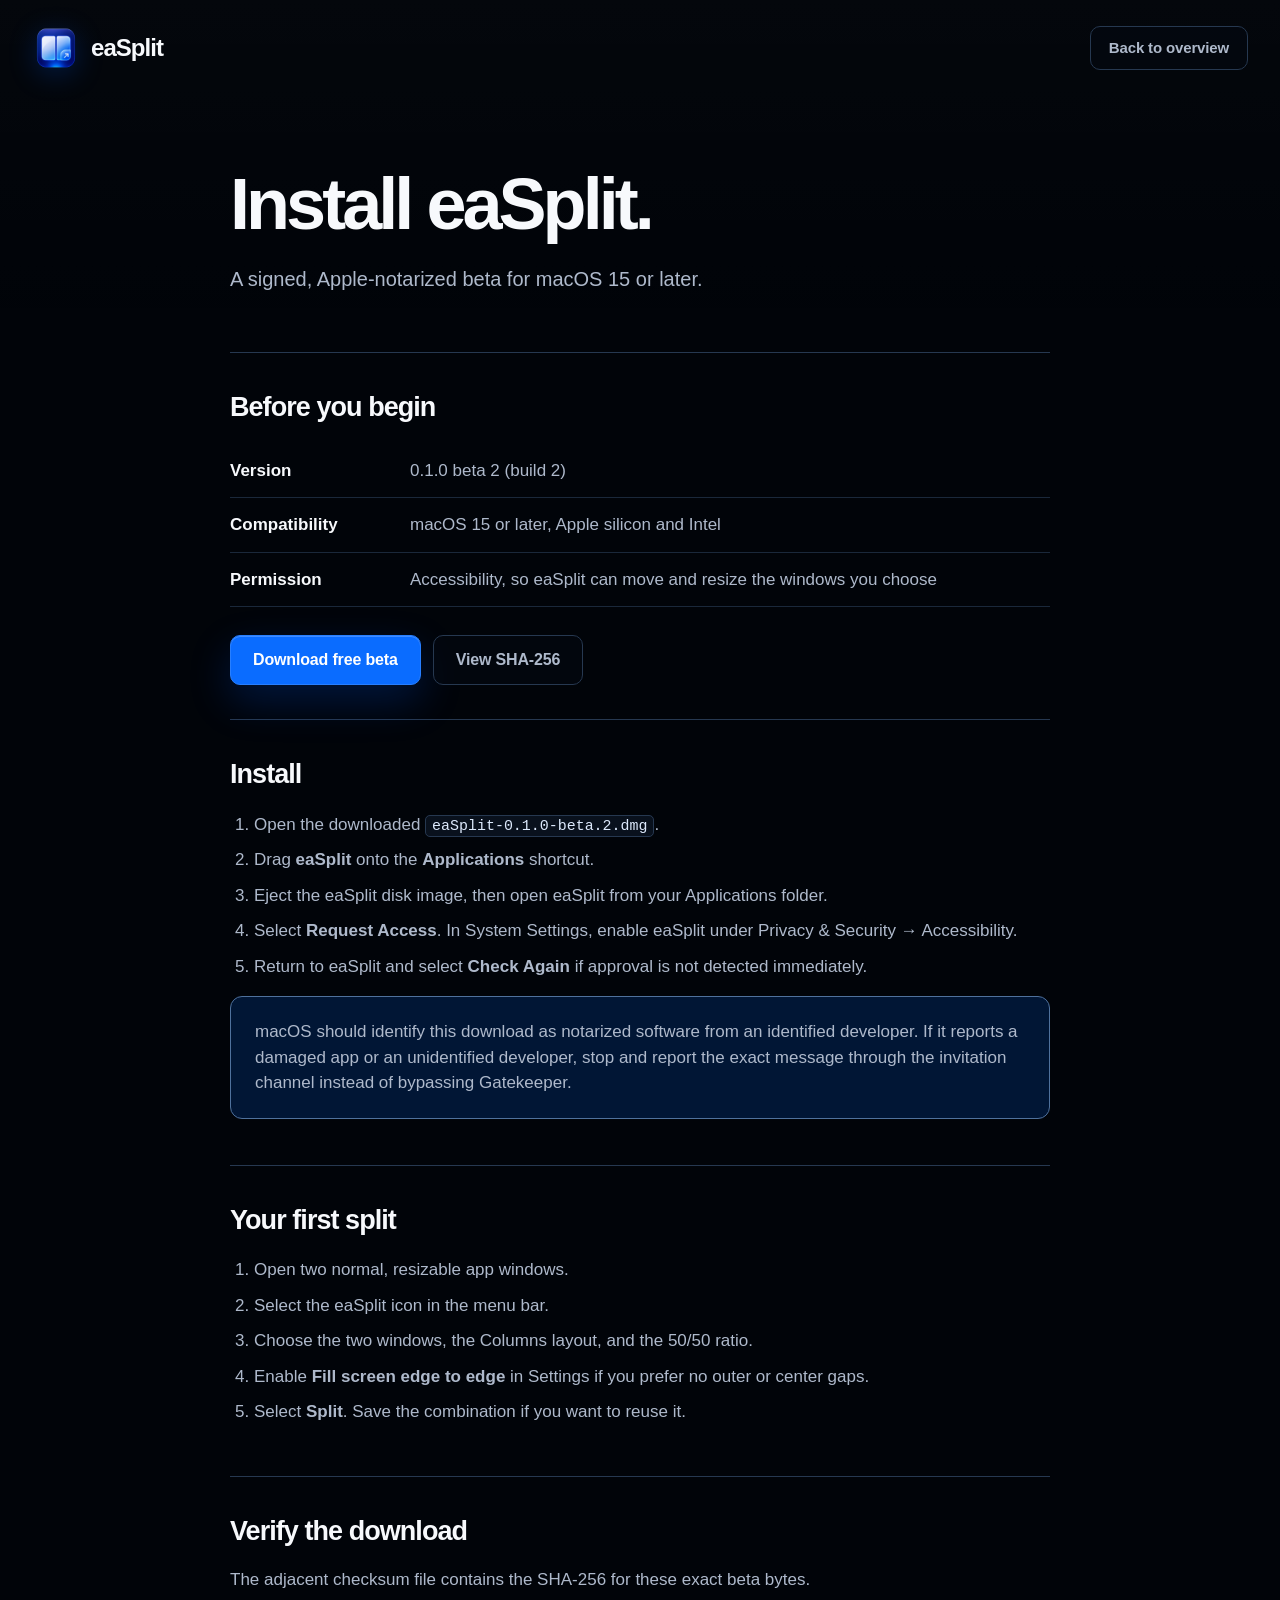
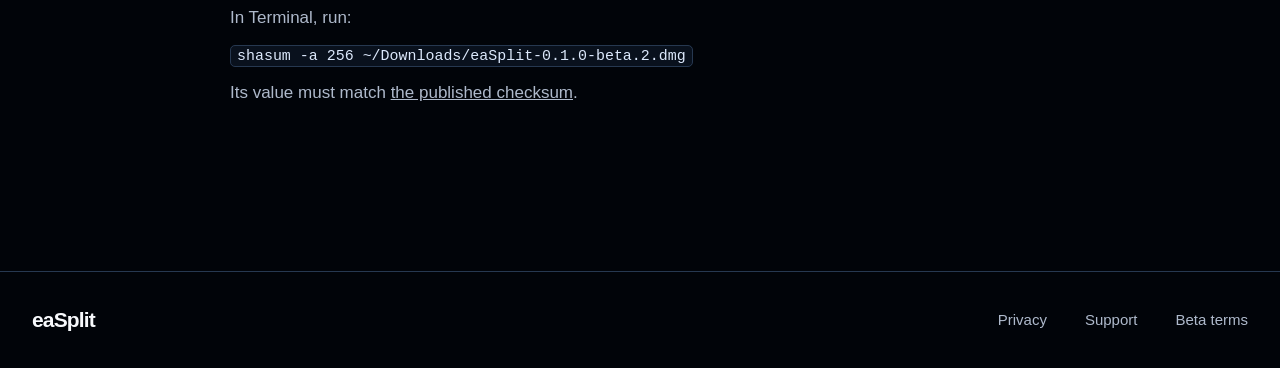
==== site/install.html @ a849d6cf "Build and publish eaSplit private beta" ====
<!doctype html>
<html lang="en">
  <head>
    <meta charset="utf-8">
    <meta name="viewport" content="width=device-width, initial-scale=1">
    <meta name="description" content="Install the notarized eaSplit beta on macOS.">
    <meta name="theme-color" content="#03070d">
    <meta http-equiv="Content-Security-Policy" content="default-src 'self'; img-src 'self'; style-src 'self'; object-src 'none'; base-uri 'self'">
    <title>Install eaSplit</title>
    <link rel="icon" href="assets/easplit-icon.png" type="image/png">
    <link rel="stylesheet" href="styles.css">
  </head>
  <body class="document-page">
    <a class="skip-link" href="#main">Skip to content</a>
    <header class="site-header">
      <div class="container header-inner">
        <a class="brand" href="index.html" aria-label="eaSplit home">
          <img src="assets/easplit-icon.png" alt="" width="48" height="48">
          <span>eaSplit</span>
        </a>
        <a class="button button-quiet" href="index.html">Back to overview</a>
      </div>
    </header>

    <main id="main" class="document-shell">
      <h1>Install eaSplit.</h1>
      <p class="document-lead">A signed, Apple-notarized beta for macOS 15 or later.</p>

      <section class="document-section">
        <h2>Before you begin</h2>
        <dl class="fact-list">
          <dt>Version</dt><dd>0.1.0 beta 2 (build 2)</dd>
          <dt>Compatibility</dt><dd>macOS 15 or later, Apple silicon and Intel</dd>
          <dt>Permission</dt><dd>Accessibility, so eaSplit can move and resize the windows you choose</dd>
        </dl>
        <div class="document-actions">
          <a class="button button-primary" href="downloads/eaSplit-0.1.0-beta.2.dmg" download>Download free beta</a>
          <a class="button button-secondary" href="downloads/eaSplit-0.1.0-beta.2.dmg.sha256">View SHA-256</a>
        </div>
      </section>

      <section class="document-section">
        <h2>Install</h2>
        <ol>
          <li>Open the downloaded <code>eaSplit-0.1.0-beta.2.dmg</code>.</li>
          <li>Drag <strong>eaSplit</strong> onto the <strong>Applications</strong> shortcut.</li>
          <li>Eject the eaSplit disk image, then open eaSplit from your Applications folder.</li>
          <li>Select <strong>Request Access</strong>. In System Settings, enable eaSplit under Privacy &amp; Security → Accessibility.</li>
          <li>Return to eaSplit and select <strong>Check Again</strong> if approval is not detected immediately.</li>
        </ol>
        <p class="callout">
          macOS should identify this download as notarized software from an identified developer.
          If it reports a damaged app or an unidentified developer, stop and report the exact message
          through the invitation channel instead of bypassing Gatekeeper.
        </p>
      </section>

      <section class="document-section">
        <h2>Your first split</h2>
        <ol>
          <li>Open two normal, resizable app windows.</li>
          <li>Select the eaSplit icon in the menu bar.</li>
          <li>Choose the two windows, the Columns layout, and the 50/50 ratio.</li>
          <li>Enable <strong>Fill screen edge to edge</strong> in Settings if you prefer no outer or center gaps.</li>
          <li>Select <strong>Split</strong>. Save the combination if you want to reuse it.</li>
        </ol>
      </section>

      <section class="document-section">
        <h2>Verify the download</h2>
        <p>The adjacent checksum file contains the SHA-256 for these exact beta bytes.</p>
        <p>In Terminal, run:</p>
        <p><code>shasum -a 256 ~/Downloads/eaSplit-0.1.0-beta.2.dmg</code></p>
        <p>Its value must match <a href="downloads/eaSplit-0.1.0-beta.2.dmg.sha256">the published checksum</a>.</p>
      </section>
    </main>

    <footer class="site-footer">
      <div class="container footer-inner">
        <a class="brand" href="index.html"><span>eaSplit</span></a>
        <nav aria-label="Footer"><a href="privacy.html">Privacy</a><a href="support.html">Support</a><a href="terms.html">Beta terms</a></nav>
      </div>
    </footer>
  </body>
</html>
---- site/styles.css ----
:root {
  color-scheme: dark;
  --bg: #03070d;
  --bg-deep: #010409;
  --surface: rgba(13, 23, 38, 0.72);
  --surface-strong: rgba(18, 31, 51, 0.92);
  --text: #f7f9fc;
  --muted: #aeb9cb;
  --faint: #78869b;
  --border: #263850;
  --border-bright: #4f719c;
  --accent: #0a6cff;
  --accent-bright: #4da1ff;
  --accent-soft: rgba(10, 108, 255, 0.18);
  --success: #41c977;
  --warning: #f2be4a;
  --danger: #ff625c;
  --container: 1360px;
  --radius-small: 12px;
  --radius-medium: 22px;
  --shadow-accent: 0 16px 42px rgba(0, 92, 255, 0.22);
  --font: -apple-system, BlinkMacSystemFont, "SF Pro Display", "SF Pro Text", sans-serif;
}

* {
  box-sizing: border-box;
}

html {
  scroll-behavior: smooth;
}

body {
  margin: 0;
  min-width: 320px;
  background:
    radial-gradient(circle at 76% 10%, rgba(8, 88, 210, 0.09), transparent 31rem),
    var(--bg);
  color: var(--text);
  font-family: var(--font);
  font-size: 17px;
  line-height: 1.5;
  -webkit-font-smoothing: antialiased;
}

body::before {
  position: fixed;
  z-index: -1;
  inset: 0;
  background: linear-gradient(180deg, rgba(255, 255, 255, 0.015), transparent 22rem);
  content: "";
  pointer-events: none;
}

a {
  color: inherit;
}

button,
a {
  -webkit-tap-highlight-color: transparent;
}

button {
  font: inherit;
}

:focus-visible {
  outline: 3px solid var(--accent-bright);
  outline-offset: 4px;
}

.container {
  width: min(calc(100% - 64px), var(--container));
  margin-inline: auto;
}

.skip-link {
  position: fixed;
  z-index: 20;
  top: 12px;
  left: 12px;
  padding: 10px 14px;
  border-radius: 8px;
  background: var(--text);
  color: var(--bg);
  font-weight: 700;
  transform: translateY(-160%);
}

.skip-link:focus {
  transform: translateY(0);
}

.site-header {
  position: relative;
  z-index: 10;
  padding-block: 24px;
}

.header-inner,
.footer-inner {
  display: flex;
  align-items: center;
  justify-content: space-between;
}

.brand {
  display: inline-flex;
  align-items: center;
  gap: 11px;
  color: var(--text);
  font-size: 24px;
  font-weight: 720;
  letter-spacing: -0.04em;
  text-decoration: none;
}

.brand img {
  border-radius: 11px;
  filter: drop-shadow(0 6px 14px rgba(0, 94, 255, 0.24));
}

.primary-nav,
.site-footer nav {
  display: flex;
  align-items: center;
  gap: 38px;
}

.primary-nav a,
.site-footer nav a {
  color: var(--muted);
  font-size: 15px;
  text-decoration: none;
  transition: color 160ms ease;
}

.primary-nav a:hover,
.site-footer nav a:hover {
  color: var(--text);
}

.button {
  display: inline-flex;
  min-height: 50px;
  align-items: center;
  justify-content: center;
  padding: 0 22px;
  border: 1px solid transparent;
  border-radius: 10px;
  font-size: 16px;
  font-weight: 620;
  letter-spacing: -0.01em;
  text-decoration: none;
  transition:
    border-color 160ms ease,
    background-color 160ms ease,
    box-shadow 160ms ease,
    color 160ms ease,
    transform 160ms ease;
}

.button:hover {
  transform: translateY(-1px);
}

.button-primary {
  border-color: #287fff;
  background: var(--accent);
  box-shadow: var(--shadow-accent), inset 0 1px rgba(255, 255, 255, 0.22);
  color: white;
}

.button-primary:hover {
  background: #1677ff;
  box-shadow: 0 18px 48px rgba(0, 92, 255, 0.3), inset 0 1px rgba(255, 255, 255, 0.25);
}

.button-secondary,
.button-quiet {
  border-color: var(--border);
  background: rgba(5, 10, 18, 0.58);
  color: var(--muted);
}

.button-secondary:hover,
.button-quiet:hover {
  border-color: var(--border-bright);
  background: var(--surface);
  color: var(--text);
}

.button-quiet {
  min-height: 44px;
  padding-inline: 18px;
  font-size: 15px;
}

.hero {
  display: grid;
  min-height: 760px;
  align-items: center;
  gap: 72px;
  grid-template-columns: minmax(0, 0.95fr) minmax(500px, 1.05fr);
  padding-block: 78px 112px;
}

.hero-copy {
  max-width: 610px;
}

.hero h1 {
  max-width: 650px;
  margin: 0;
  font-size: clamp(62px, 5.4vw, 80px);
  font-weight: 720;
  letter-spacing: -0.061em;
  line-height: 0.99;
}

.hero-copy > p:not(.download-note) {
  max-width: 570px;
  margin: 32px 0 0;
  color: var(--muted);
  font-size: clamp(20px, 2vw, 24px);
  letter-spacing: -0.025em;
  line-height: 1.45;
}

.hero-actions {
  display: flex;
  flex-wrap: wrap;
  gap: 14px;
  margin-top: 38px;
}

.window-demo {
  position: relative;
  display: grid;
  min-height: 610px;
  align-content: center;
  gap: 22px;
}

.window-demo::after {
  position: absolute;
  z-index: -1;
  right: 4%;
  bottom: 7%;
  left: 4%;
  height: 90px;
  border-radius: 50%;
  background: rgba(10, 108, 255, 0.18);
  filter: blur(50px);
  content: "";
}

.demo-state {
  position: relative;
  min-height: 232px;
}

.demo-window {
  overflow: hidden;
  border: 1px solid rgba(109, 154, 216, 0.72);
  border-radius: 13px;
  background: rgba(24, 40, 64, 0.68);
  box-shadow:
    inset 0 1px rgba(255, 255, 255, 0.08),
    0 16px 40px rgba(0, 0, 0, 0.34);
  backdrop-filter: blur(18px) saturate(125%);
}

.window-bar {
  display: flex;
  height: 32px;
  align-items: center;
  gap: 6px;
  padding-inline: 11px;
  border-bottom: 1px solid rgba(141, 166, 202, 0.14);
  background: rgba(255, 255, 255, 0.025);
}

.window-bar i {
  width: 8px;
  height: 8px;
  border-radius: 50%;
  background: var(--danger);
}

.window-bar i:nth-child(2) {
  background: var(--warning);
}

.window-bar i:nth-child(3) {
  background: var(--success);
}

.demo-before .demo-window {
  position: absolute;
  width: 58%;
  height: 190px;
}

.demo-before .window-browser {
  top: 6px;
  left: 8%;
}

.demo-before .window-chat {
  right: 4%;
  bottom: 0;
}

.demo-after {
  display: grid;
  grid-template-columns: 1fr 1fr;
}

.demo-after .demo-window {
  height: 218px;
  border-radius: 11px;
}

.demo-after .demo-window:first-child {
  border-right-color: rgba(77, 161, 255, 0.95);
  border-radius: 11px 2px 2px 11px;
}

.demo-after .demo-window:last-child {
  border-left-color: rgba(77, 161, 255, 0.95);
  border-radius: 2px 11px 11px 2px;
}

.arrange-cue {
  position: absolute;
  z-index: 3;
  top: 48.5%;
  left: 50%;
  display: grid;
  width: 46px;
  height: 46px;
  place-items: center;
  border: 1px solid rgba(77, 161, 255, 0.28);
  border-radius: 50%;
  background: rgba(3, 7, 13, 0.88);
  color: var(--accent-bright);
  transform: translate(-50%, -50%);
}

.arrange-cue path,
.workflow-icon path,
.workflow-icon rect,
.recipe-option svg path,
.trust-item svg path,
.trust-item svg rect {
  fill: none;
  stroke: currentColor;
  stroke-linecap: round;
  stroke-linejoin: round;
  stroke-width: 1.6;
}

.browser-content,
.chat-content {
  display: grid;
  gap: 10px;
  padding: 22px;
}

.browser-content span,
.chat-content span {
  display: block;
  height: 8px;
  border-radius: 10px;
  background: rgba(182, 200, 225, 0.13);
}

.browser-content span:first-child {
  width: 72%;
  height: 56px;
}

.browser-content span:last-child,
.chat-content span:nth-child(2) {
  width: 61%;
}

.chat-content span {
  width: 84%;
  margin-left: 10%;
}

.chat-content span:nth-child(2) {
  margin-left: 0;
}

.workflow-band {
  border-block: 1px solid var(--border);
  background: rgba(2, 7, 13, 0.76);
  padding-block: 76px 86px;
}

.workflow-band h2,
.recipe-section h2,
.final-cta h2 {
  margin: 0;
  font-size: clamp(40px, 4vw, 58px);
  font-weight: 690;
  letter-spacing: -0.05em;
  line-height: 1.06;
}

.workflow-band h2 {
  text-align: center;
}

.workflow-rail {
  position: relative;
  display: grid;
  margin: 58px 0 0;
  padding: 0;
  counter-reset: workflow;
  gap: 0;
  grid-template-columns: repeat(4, 1fr);
  list-style: none;
}

.workflow-rail::before {
  position: absolute;
  top: 42px;
  right: 11%;
  left: 11%;
  height: 1px;
  background: linear-gradient(90deg, transparent, var(--accent-bright) 14%, var(--accent-bright) 86%, transparent);
  box-shadow: 0 0 18px rgba(77, 161, 255, 0.72);
  content: "";
}

.workflow-rail li {
  position: relative;
  display: grid;
  justify-items: center;
  padding-inline: 20px;
  text-align: center;
}

.workflow-icon,
.workflow-rail kbd {
  z-index: 1;
  display: grid;
  width: 84px;
  height: 84px;
  place-items: center;
  border: 1px solid var(--border-bright);
  border-radius: 50%;
  background: #07101c;
  box-shadow: 0 0 22px rgba(10, 108, 255, 0.14);
  color: #9fc8ff;
}

.workflow-icon svg {
  width: 34px;
  height: 34px;
}

.workflow-rail kbd {
  border-radius: 15px;
  background: var(--accent);
  color: white;
  font-family: var(--font);
  font-size: 42px;
  font-weight: 440;
}

.workflow-rail strong {
  margin-top: 20px;
  font-size: 20px;
  letter-spacing: -0.02em;
}

.workflow-rail li > span:last-child {
  max-width: 220px;
  margin-top: 5px;
  color: var(--muted);
  font-size: 15px;
}

.recipe-section {
  padding-block: 112px;
}

.recipe-demo {
  display: grid;
  margin-top: 48px;
  overflow: hidden;
  border: 1px solid var(--border);
  border-radius: var(--radius-medium);
  background: rgba(6, 12, 21, 0.58);
  box-shadow: inset 0 1px rgba(255, 255, 255, 0.025);
  grid-template-columns: 0.9fr 1.1fr;
}

.recipe-demo fieldset {
  min-width: 0;
  margin: 0;
  padding: 36px;
  border: 0;
}

.recipe-demo fieldset + fieldset {
  border-left: 1px solid var(--border);
}

.recipe-demo legend {
  width: 100%;
  padding: 0 0 18px;
  color: var(--muted);
  font-size: 15px;
}

.recipe-choices {
  display: grid;
  align-content: start;
  gap: 12px;
}

.recipe-option,
.layout-option {
  border: 1px solid var(--border);
  background: rgba(15, 25, 40, 0.68);
  color: var(--muted);
  cursor: pointer;
  transition:
    border-color 160ms ease,
    background-color 160ms ease,
    box-shadow 160ms ease,
    color 160ms ease,
    transform 160ms ease;
}

.recipe-option:hover,
.layout-option:hover {
  border-color: var(--border-bright);
  color: var(--text);
  transform: translateY(-1px);
}

.recipe-option.is-selected,
.layout-option.is-selected {
  border-color: var(--accent-bright);
  background: var(--accent-soft);
  box-shadow: 0 0 0 1px rgba(10, 108, 255, 0.22), 0 12px 30px rgba(0, 56, 140, 0.18);
  color: var(--text);
}

.recipe-option {
  display: grid;
  width: 100%;
  min-height: 70px;
  align-items: center;
  gap: 14px;
  padding: 12px 16px;
  border-radius: var(--radius-small);
  font-weight: 600;
  grid-template-columns: auto 1fr auto;
  text-align: left;
}

.recipe-option > svg {
  width: 20px;
  height: 20px;
}

.recipe-glyph {
  display: grid;
  width: 48px;
  height: 36px;
  gap: 3px;
  grid-template-columns: 1fr 1fr;
}

.recipe-glyph i,
.layout-glyph i {
  display: block;
  border: 1px solid currentColor;
  border-radius: 3px;
}

.layout-choices {
  display: grid;
  align-content: start;
  gap: 12px;
  grid-template-columns: repeat(4, 1fr);
}

.layout-choices legend {
  grid-column: 1 / -1;
}

.layout-option {
  display: grid;
  min-height: 176px;
  align-content: center;
  justify-items: center;
  gap: 20px;
  padding: 20px 12px;
  border-radius: var(--radius-small);
  font-weight: 570;
}

.layout-glyph {
  display: grid;
  width: 72px;
  height: 62px;
  gap: 4px;
}

.split-even {
  grid-template-columns: 1fr 1fr;
}

.split-rows {
  grid-template-rows: 1fr 1fr;
}

.split-three {
  grid-template-columns: repeat(3, 1fr);
}

.split-focus {
  grid-template-columns: 1.5fr 1fr;
  grid-template-rows: 1fr 1fr;
}

.split-focus i:first-child {
  grid-row: 1 / 3;
}

.trust-section {
  display: grid;
  overflow: hidden;
  border: 1px solid var(--border);
  border-radius: var(--radius-medium);
  background: rgba(6, 13, 23, 0.76);
  grid-template-columns: 1fr 1fr;
}

.trust-item {
  display: flex;
  min-height: 190px;
  align-items: center;
  justify-content: center;
  gap: 30px;
  padding: 38px 54px;
}

.trust-item + .trust-item {
  border-left: 1px solid var(--border);
}

.trust-item svg {
  width: 68px;
  flex: 0 0 68px;
  color: var(--accent-bright);
  filter: drop-shadow(0 7px 16px rgba(10, 108, 255, 0.25));
}

.trust-item p {
  margin: 0;
  font-size: 21px;
  font-weight: 610;
  letter-spacing: -0.025em;
  line-height: 1.38;
}

.final-cta {
  display: flex;
  min-height: 570px;
  align-items: center;
  flex-direction: column;
  justify-content: center;
  text-align: center;
}

.final-cta img {
  margin-bottom: 34px;
  border-radius: 25px;
  filter: drop-shadow(0 18px 36px rgba(0, 87, 255, 0.34));
}

.final-cta h2 {
  margin-bottom: 34px;
}

.site-footer {
  border-top: 1px solid var(--border);
  background: var(--bg-deep);
  padding-block: 32px;
}

.site-footer .brand {
  font-size: 21px;
}

.document-page {
  background: var(--bg-deep);
}

.document-shell {
  width: min(calc(100% - 48px), 820px);
  margin: 72px auto 120px;
}

.document-shell h1 {
  margin: 0;
  font-size: clamp(48px, 7vw, 72px);
  letter-spacing: -0.055em;
  line-height: 1;
}

.document-lead {
  margin: 24px 0 58px;
  color: var(--muted);
  font-size: 20px;
}

.document-section {
  padding-block: 34px;
  border-top: 1px solid var(--border);
}

.document-section h2 {
  margin: 0 0 16px;
  font-size: 27px;
  letter-spacing: -0.035em;
}

.document-section h3 {
  margin: 28px 0 10px;
  font-size: 19px;
}

.document-section p,
.document-section li {
  color: var(--muted);
}

.document-section p {
  margin: 12px 0;
}

.document-section ol,
.document-section ul {
  padding-left: 24px;
}

.document-section li + li {
  margin-top: 10px;
}

.document-section code {
  padding: 2px 6px;
  border: 1px solid var(--border);
  border-radius: 5px;
  background: var(--surface);
  color: #dce9fc;
  font-family: ui-monospace, "SFMono-Regular", Menlo, monospace;
  font-size: 0.88em;
}

.document-actions {
  display: flex;
  flex-wrap: wrap;
  gap: 12px;
  margin-top: 28px;
}

.fact-list {
  display: grid;
  margin: 0;
  gap: 0;
  grid-template-columns: 180px 1fr;
}

.fact-list dt,
.fact-list dd {
  padding-block: 14px;
  border-bottom: 1px solid rgba(38, 56, 80, 0.7);
}

.fact-list dt {
  color: var(--text);
  font-weight: 620;
}

.fact-list dd {
  margin: 0;
  color: var(--muted);
}

.callout {
  margin: 28px 0;
  padding: 22px 24px;
  border: 1px solid var(--border-bright);
  border-radius: var(--radius-small);
  background: var(--accent-soft);
  color: #dceaff;
}

.sr-only {
  position: absolute;
  width: 1px;
  height: 1px;
  overflow: hidden;
  margin: -1px;
  padding: 0;
  border: 0;
  clip: rect(0, 0, 0, 0);
  white-space: nowrap;
}

@media (max-width: 1050px) {
  .primary-nav {
    display: none;
  }

  .hero {
    grid-template-columns: 1fr;
  }

  .hero-copy {
    max-width: 760px;
  }

  .window-demo {
    width: min(100%, 720px);
    min-height: 570px;
    margin-inline: auto;
  }

  .recipe-demo {
    grid-template-columns: 1fr;
  }

  .recipe-demo fieldset + fieldset {
    border-top: 1px solid var(--border);
    border-left: 0;
  }

  .trust-item {
    padding-inline: 32px;
  }
}

@media (max-width: 760px) {
  .container {
    width: min(calc(100% - 36px), var(--container));
  }

  .site-header {
    padding-block: 16px;
  }

  .brand {
    font-size: 20px;
  }

  .brand img {
    width: 40px;
    height: 40px;
  }

  .header-download {
    min-height: 40px;
    padding-inline: 13px;
    font-size: 14px;
  }

  .hero {
    min-height: auto;
    gap: 52px;
    padding-block: 74px 90px;
  }

  .hero h1 {
    font-size: clamp(50px, 14vw, 68px);
  }

  .hero-copy > p:not(.download-note) {
    font-size: 19px;
  }

  .hero-actions {
    align-items: stretch;
    flex-direction: column;
  }

  .window-demo {
    min-height: 470px;
  }

  .demo-state {
    min-height: 190px;
  }

  .demo-before .demo-window {
    height: 160px;
  }

  .demo-after .demo-window {
    height: 174px;
  }

  .workflow-band {
    padding-block: 66px;
  }

  .workflow-rail {
    gap: 36px;
    grid-template-columns: 1fr;
  }

  .workflow-rail::before {
    top: 40px;
    bottom: 40px;
    left: 50%;
    width: 1px;
    height: auto;
    background: linear-gradient(180deg, transparent, var(--accent-bright) 12%, var(--accent-bright) 88%, transparent);
  }

  .workflow-rail li > span:last-child {
    padding: 4px 10px;
    background: var(--bg-deep);
  }

  .recipe-section {
    padding-block: 82px;
  }

  .recipe-demo fieldset {
    padding: 24px;
  }

  .layout-choices {
    grid-template-columns: 1fr 1fr;
  }

  .layout-option {
    min-height: 150px;
  }

  .trust-section {
    grid-template-columns: 1fr;
  }

  .trust-item {
    min-height: 170px;
    justify-content: flex-start;
    padding: 28px;
  }

  .trust-item + .trust-item {
    border-top: 1px solid var(--border);
    border-left: 0;
  }

  .trust-item p {
    font-size: 18px;
  }

  .final-cta {
    min-height: 480px;
  }

  .footer-inner {
    align-items: flex-start;
    gap: 34px;
    flex-direction: column;
  }

  .site-footer nav {
    width: 100%;
    align-items: flex-start;
    gap: 16px;
    flex-direction: column;
  }

  .fact-list {
    grid-template-columns: 1fr;
  }

  .fact-list dt {
    padding-bottom: 4px;
    border-bottom: 0;
  }

  .fact-list dd {
    padding-top: 0;
  }
}

@media (prefers-reduced-motion: reduce) {
  html {
    scroll-behavior: auto;
  }

  *,
  *::before,
  *::after {
    scroll-behavior: auto !important;
    transition-duration: 0.01ms !important;
  }
}
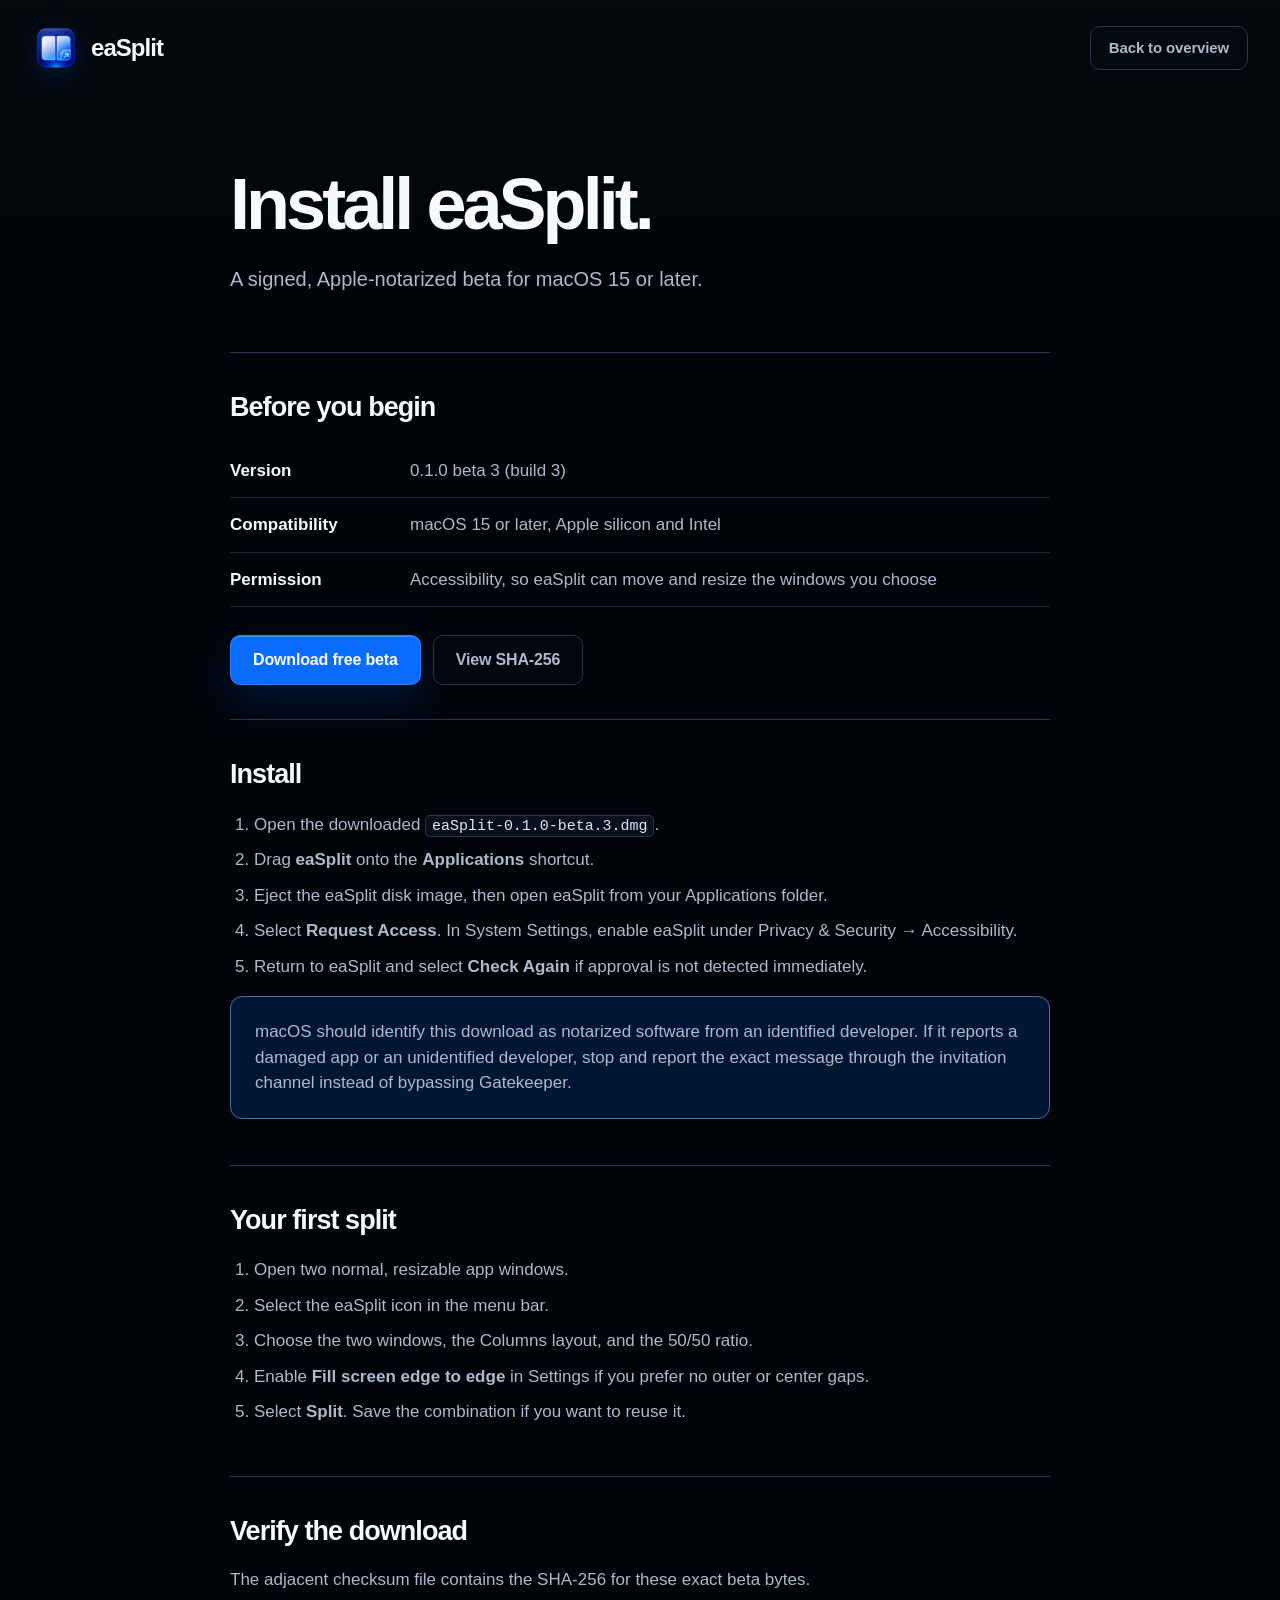
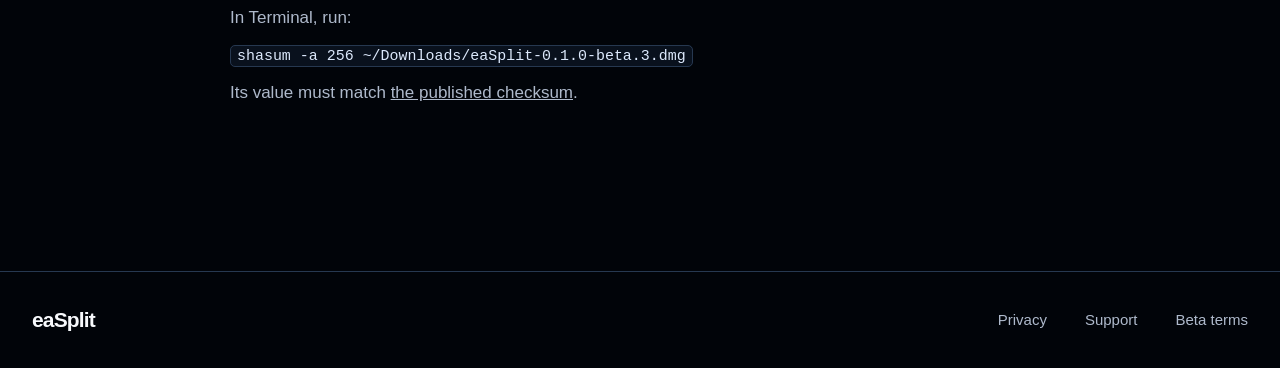
==== commit 6fb71e55: "Polish eaSplit beta lifecycle and release gates" ====
--- a/site/install.html
+++ b/site/install.html
@@ -29,20 +29,20 @@
       <section class="document-section">
         <h2>Before you begin</h2>
         <dl class="fact-list">
-          <dt>Version</dt><dd>0.1.0 beta 2 (build 2)</dd>
+          <dt>Version</dt><dd>0.1.0 beta 3 (build 3)</dd>
           <dt>Compatibility</dt><dd>macOS 15 or later, Apple silicon and Intel</dd>
           <dt>Permission</dt><dd>Accessibility, so eaSplit can move and resize the windows you choose</dd>
         </dl>
         <div class="document-actions">
-          <a class="button button-primary" href="downloads/eaSplit-0.1.0-beta.2.dmg" download>Download free beta</a>
-          <a class="button button-secondary" href="downloads/eaSplit-0.1.0-beta.2.dmg.sha256">View SHA-256</a>
+          <a class="button button-primary" href="https://github.com/xicv/easplit/releases/download/v0.1.0-beta.3/eaSplit-0.1.0-beta.3.dmg">Download free beta</a>
+          <a class="button button-secondary" href="https://github.com/xicv/easplit/releases/download/v0.1.0-beta.3/eaSplit-0.1.0-beta.3.dmg.sha256">View SHA-256</a>
         </div>
       </section>
 
       <section class="document-section">
         <h2>Install</h2>
         <ol>
-          <li>Open the downloaded <code>eaSplit-0.1.0-beta.2.dmg</code>.</li>
+          <li>Open the downloaded <code>eaSplit-0.1.0-beta.3.dmg</code>.</li>
           <li>Drag <strong>eaSplit</strong> onto the <strong>Applications</strong> shortcut.</li>
           <li>Eject the eaSplit disk image, then open eaSplit from your Applications folder.</li>
           <li>Select <strong>Request Access</strong>. In System Settings, enable eaSplit under Privacy &amp; Security → Accessibility.</li>
@@ -70,8 +70,8 @@
         <h2>Verify the download</h2>
         <p>The adjacent checksum file contains the SHA-256 for these exact beta bytes.</p>
         <p>In Terminal, run:</p>
-        <p><code>shasum -a 256 ~/Downloads/eaSplit-0.1.0-beta.2.dmg</code></p>
-        <p>Its value must match <a href="downloads/eaSplit-0.1.0-beta.2.dmg.sha256">the published checksum</a>.</p>
+        <p><code>shasum -a 256 ~/Downloads/eaSplit-0.1.0-beta.3.dmg</code></p>
+        <p>Its value must match <a href="https://github.com/xicv/easplit/releases/download/v0.1.0-beta.3/eaSplit-0.1.0-beta.3.dmg.sha256">the published checksum</a>.</p>
       </section>
     </main>
 
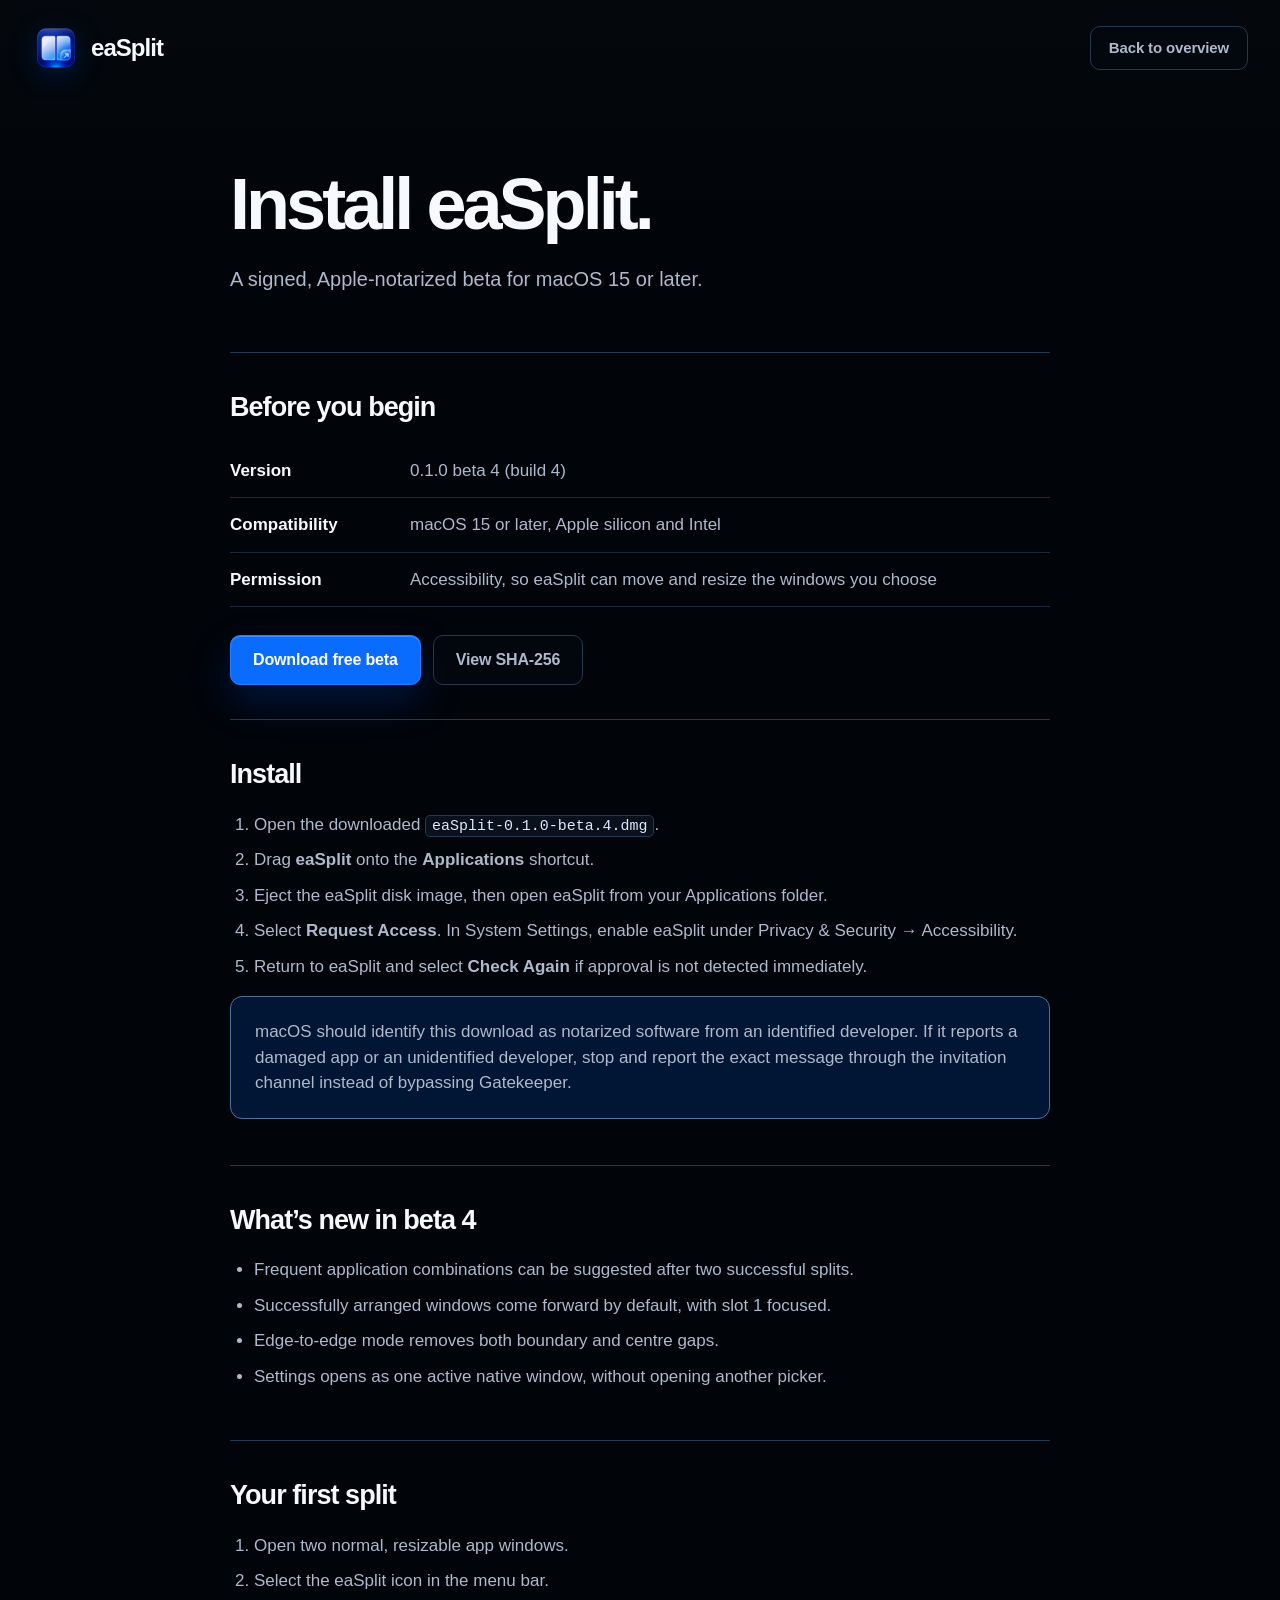
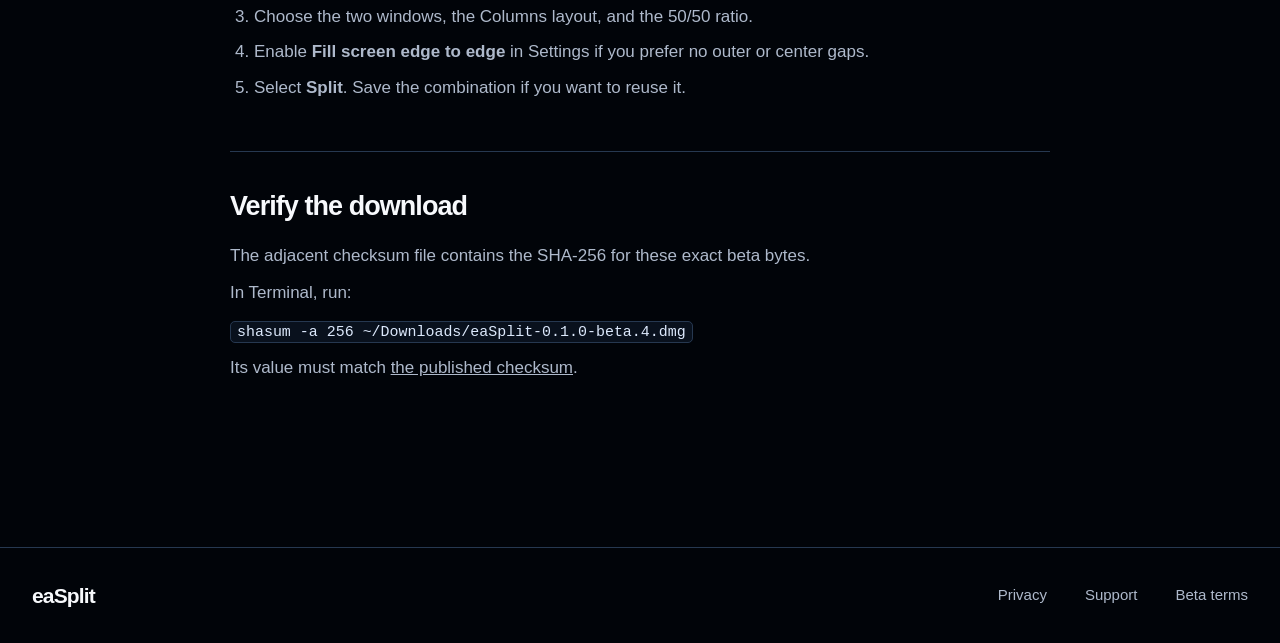
==== commit 60912831: "Publish beta 4 download site" ====
--- a/site/install.html
+++ b/site/install.html
@@ -29,20 +29,20 @@
       <section class="document-section">
         <h2>Before you begin</h2>
         <dl class="fact-list">
-          <dt>Version</dt><dd>0.1.0 beta 3 (build 3)</dd>
+          <dt>Version</dt><dd>0.1.0 beta 4 (build 4)</dd>
           <dt>Compatibility</dt><dd>macOS 15 or later, Apple silicon and Intel</dd>
           <dt>Permission</dt><dd>Accessibility, so eaSplit can move and resize the windows you choose</dd>
         </dl>
         <div class="document-actions">
-          <a class="button button-primary" href="https://github.com/xicv/easplit/releases/download/v0.1.0-beta.3/eaSplit-0.1.0-beta.3.dmg">Download free beta</a>
-          <a class="button button-secondary" href="https://github.com/xicv/easplit/releases/download/v0.1.0-beta.3/eaSplit-0.1.0-beta.3.dmg.sha256">View SHA-256</a>
+          <a class="button button-primary" href="https://github.com/xicv/easplit/releases/download/v0.1.0-beta.4/eaSplit-0.1.0-beta.4.dmg">Download free beta</a>
+          <a class="button button-secondary" href="https://github.com/xicv/easplit/releases/download/v0.1.0-beta.4/eaSplit-0.1.0-beta.4.dmg.sha256">View SHA-256</a>
         </div>
       </section>
 
       <section class="document-section">
         <h2>Install</h2>
         <ol>
-          <li>Open the downloaded <code>eaSplit-0.1.0-beta.3.dmg</code>.</li>
+          <li>Open the downloaded <code>eaSplit-0.1.0-beta.4.dmg</code>.</li>
           <li>Drag <strong>eaSplit</strong> onto the <strong>Applications</strong> shortcut.</li>
           <li>Eject the eaSplit disk image, then open eaSplit from your Applications folder.</li>
           <li>Select <strong>Request Access</strong>. In System Settings, enable eaSplit under Privacy &amp; Security → Accessibility.</li>
@@ -53,6 +53,16 @@
           If it reports a damaged app or an unidentified developer, stop and report the exact message
           through the invitation channel instead of bypassing Gatekeeper.
         </p>
+      </section>
+
+      <section class="document-section">
+        <h2>What’s new in beta 4</h2>
+        <ul>
+          <li>Frequent application combinations can be suggested after two successful splits.</li>
+          <li>Successfully arranged windows come forward by default, with slot 1 focused.</li>
+          <li>Edge-to-edge mode removes both boundary and centre gaps.</li>
+          <li>Settings opens as one active native window, without opening another picker.</li>
+        </ul>
       </section>
 
       <section class="document-section">
@@ -70,8 +80,8 @@
         <h2>Verify the download</h2>
         <p>The adjacent checksum file contains the SHA-256 for these exact beta bytes.</p>
         <p>In Terminal, run:</p>
-        <p><code>shasum -a 256 ~/Downloads/eaSplit-0.1.0-beta.3.dmg</code></p>
-        <p>Its value must match <a href="https://github.com/xicv/easplit/releases/download/v0.1.0-beta.3/eaSplit-0.1.0-beta.3.dmg.sha256">the published checksum</a>.</p>
+        <p><code>shasum -a 256 ~/Downloads/eaSplit-0.1.0-beta.4.dmg</code></p>
+        <p>Its value must match <a href="https://github.com/xicv/easplit/releases/download/v0.1.0-beta.4/eaSplit-0.1.0-beta.4.dmg.sha256">the published checksum</a>.</p>
       </section>
     </main>
 
--- a/site/styles.css
+++ b/site/styles.css
@@ -403,6 +403,7 @@
 }
 
 .workflow-band h2,
+.update-section h2,
 .recipe-section h2,
 .final-cta h2 {
   margin: 0;
@@ -410,6 +411,24 @@
   font-weight: 690;
   letter-spacing: -0.05em;
   line-height: 1.06;
+}
+
+.release-badge,
+.eyebrow {
+  color: #9fc8ff;
+  font-size: 14px;
+  font-weight: 680;
+  letter-spacing: 0.08em;
+  text-transform: uppercase;
+}
+
+.release-badge {
+  display: inline-flex;
+  margin-bottom: 22px;
+  padding: 7px 11px;
+  border: 1px solid rgba(77, 161, 255, 0.45);
+  border-radius: 999px;
+  background: var(--accent-soft);
 }
 
 .workflow-band h2 {
@@ -489,6 +508,40 @@
 
 .recipe-section {
   padding-block: 112px;
+}
+
+.update-section {
+  padding-block: 112px 0;
+}
+
+.eyebrow {
+  margin: 0 0 14px;
+}
+
+.update-grid {
+  display: grid;
+  margin-top: 48px;
+  gap: 16px;
+  grid-template-columns: repeat(2, minmax(0, 1fr));
+}
+
+.update-card {
+  padding: 32px;
+  border: 1px solid var(--border);
+  border-radius: var(--radius-small);
+  background: rgba(6, 13, 23, 0.76);
+}
+
+.update-card h3 {
+  margin: 0 0 10px;
+  font-size: 21px;
+  letter-spacing: -0.025em;
+}
+
+.update-card p {
+  margin: 0;
+  color: var(--muted);
+  font-size: 16px;
 }
 
 .recipe-demo {
@@ -940,6 +993,14 @@
     padding-block: 82px;
   }
 
+  .update-section {
+    padding-top: 82px;
+  }
+
+  .update-grid {
+    grid-template-columns: 1fr;
+  }
+
   .recipe-demo fieldset {
     padding: 24px;
   }
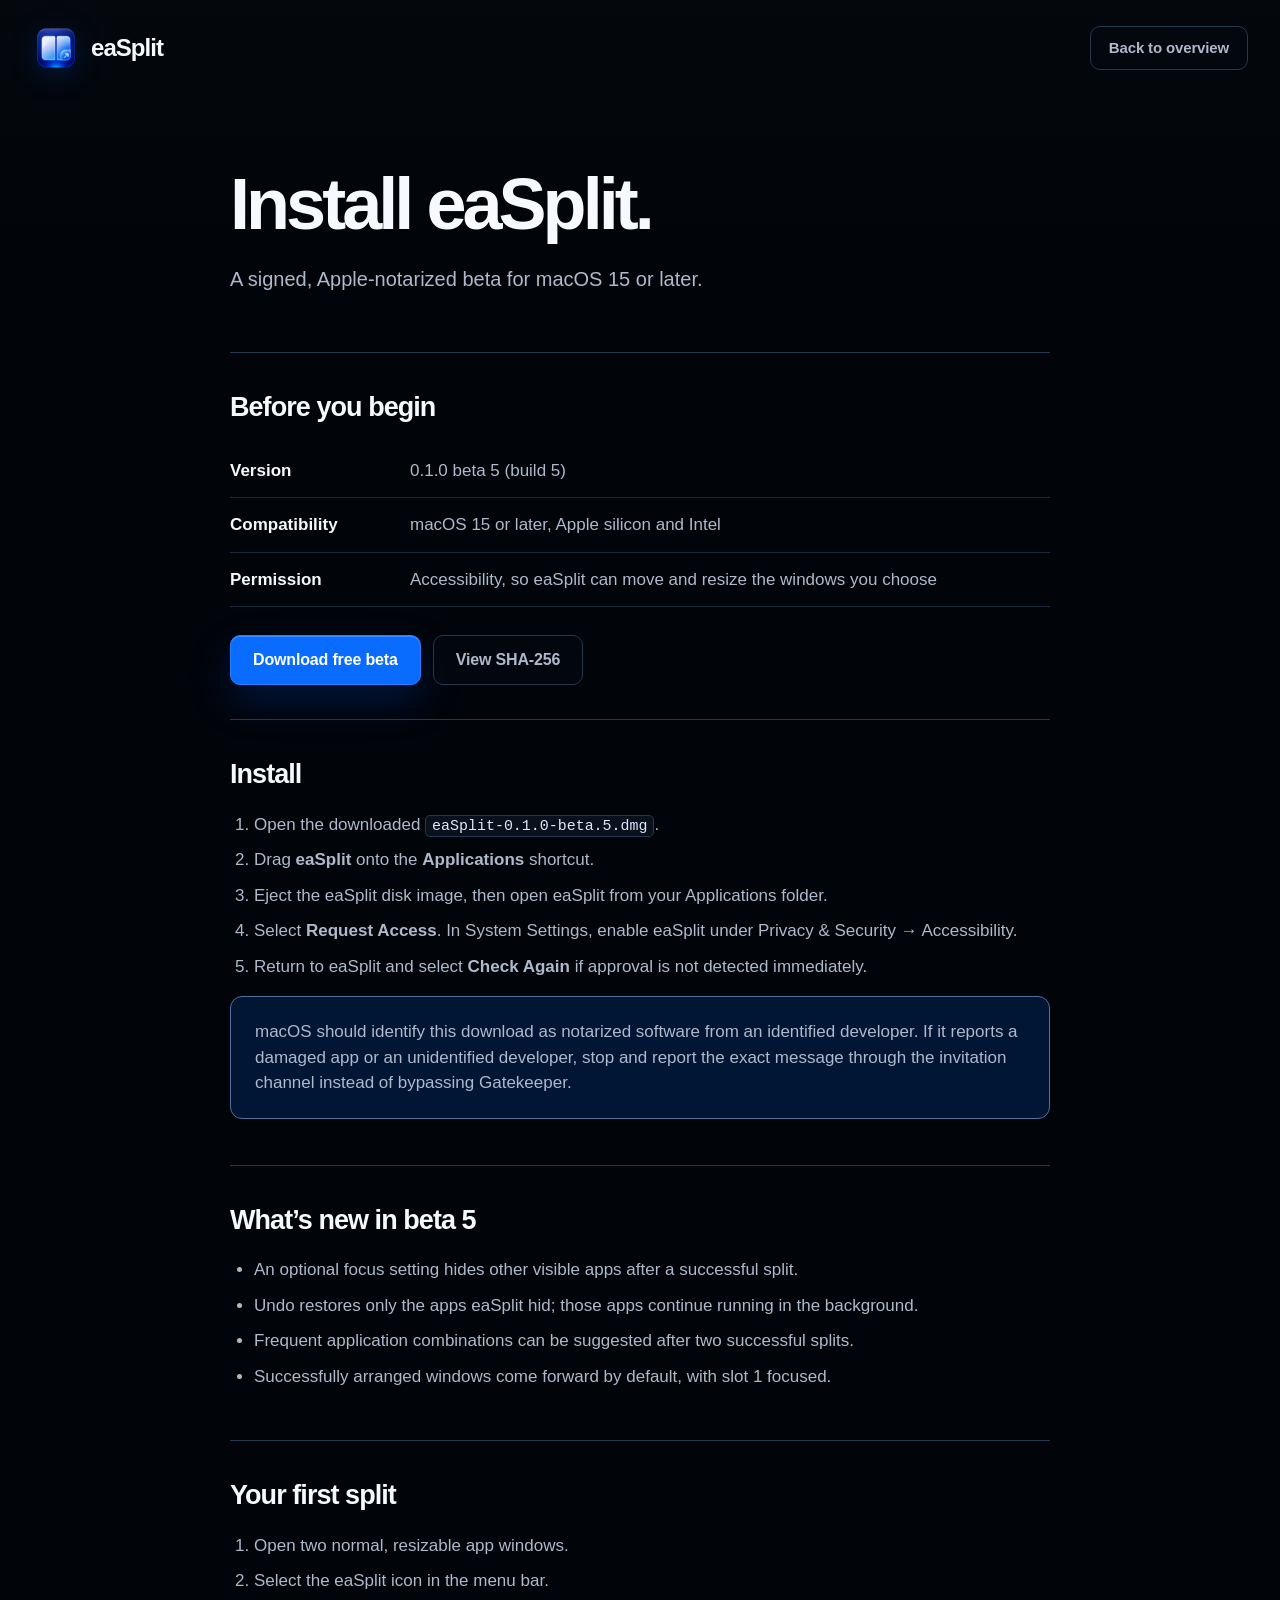
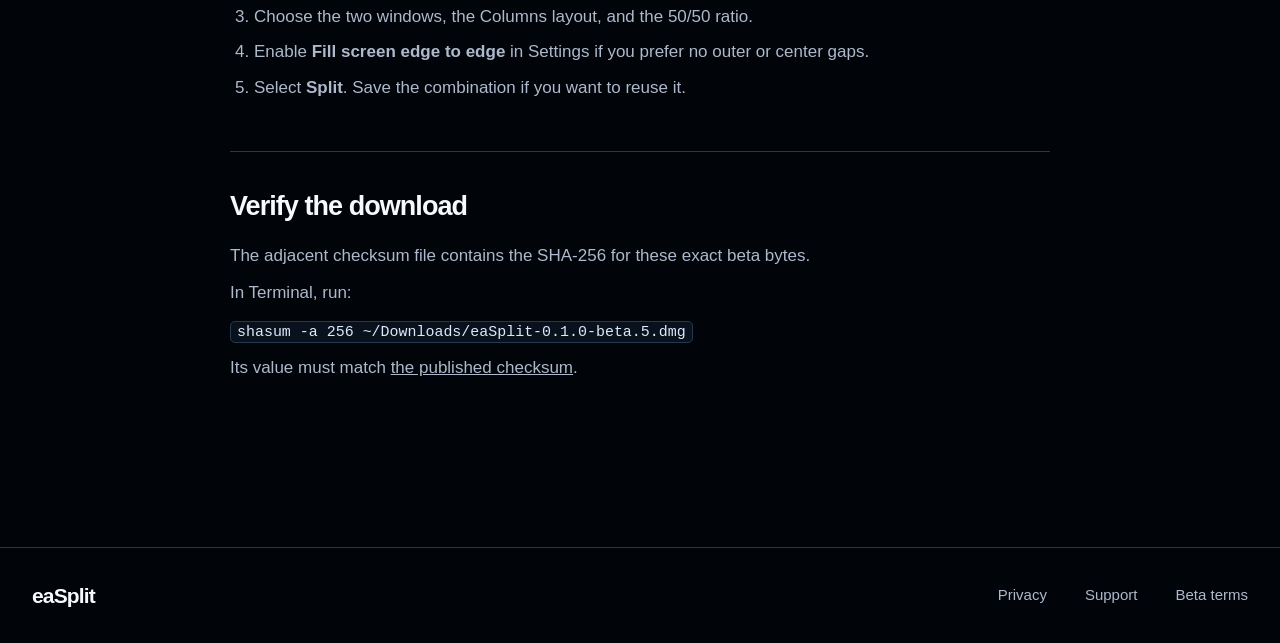
==== commit cbe014c7: "Update website for beta 5" ====
--- a/site/install.html
+++ b/site/install.html
@@ -29,20 +29,20 @@
       <section class="document-section">
         <h2>Before you begin</h2>
         <dl class="fact-list">
-          <dt>Version</dt><dd>0.1.0 beta 4 (build 4)</dd>
+          <dt>Version</dt><dd>0.1.0 beta 5 (build 5)</dd>
           <dt>Compatibility</dt><dd>macOS 15 or later, Apple silicon and Intel</dd>
           <dt>Permission</dt><dd>Accessibility, so eaSplit can move and resize the windows you choose</dd>
         </dl>
         <div class="document-actions">
-          <a class="button button-primary" href="https://github.com/xicv/easplit/releases/download/v0.1.0-beta.4/eaSplit-0.1.0-beta.4.dmg">Download free beta</a>
-          <a class="button button-secondary" href="https://github.com/xicv/easplit/releases/download/v0.1.0-beta.4/eaSplit-0.1.0-beta.4.dmg.sha256">View SHA-256</a>
+          <a class="button button-primary" href="https://github.com/xicv/easplit/releases/download/v0.1.0-beta.5/eaSplit-0.1.0-beta.5.dmg">Download free beta</a>
+          <a class="button button-secondary" href="https://github.com/xicv/easplit/releases/download/v0.1.0-beta.5/eaSplit-0.1.0-beta.5.dmg.sha256">View SHA-256</a>
         </div>
       </section>
 
       <section class="document-section">
         <h2>Install</h2>
         <ol>
-          <li>Open the downloaded <code>eaSplit-0.1.0-beta.4.dmg</code>.</li>
+          <li>Open the downloaded <code>eaSplit-0.1.0-beta.5.dmg</code>.</li>
           <li>Drag <strong>eaSplit</strong> onto the <strong>Applications</strong> shortcut.</li>
           <li>Eject the eaSplit disk image, then open eaSplit from your Applications folder.</li>
           <li>Select <strong>Request Access</strong>. In System Settings, enable eaSplit under Privacy &amp; Security → Accessibility.</li>
@@ -56,12 +56,12 @@
       </section>
 
       <section class="document-section">
-        <h2>What’s new in beta 4</h2>
+        <h2>What’s new in beta 5</h2>
         <ul>
+          <li>An optional focus setting hides other visible apps after a successful split.</li>
+          <li>Undo restores only the apps eaSplit hid; those apps continue running in the background.</li>
           <li>Frequent application combinations can be suggested after two successful splits.</li>
           <li>Successfully arranged windows come forward by default, with slot 1 focused.</li>
-          <li>Edge-to-edge mode removes both boundary and centre gaps.</li>
-          <li>Settings opens as one active native window, without opening another picker.</li>
         </ul>
       </section>
 
@@ -80,8 +80,8 @@
         <h2>Verify the download</h2>
         <p>The adjacent checksum file contains the SHA-256 for these exact beta bytes.</p>
         <p>In Terminal, run:</p>
-        <p><code>shasum -a 256 ~/Downloads/eaSplit-0.1.0-beta.4.dmg</code></p>
-        <p>Its value must match <a href="https://github.com/xicv/easplit/releases/download/v0.1.0-beta.4/eaSplit-0.1.0-beta.4.dmg.sha256">the published checksum</a>.</p>
+        <p><code>shasum -a 256 ~/Downloads/eaSplit-0.1.0-beta.5.dmg</code></p>
+        <p>Its value must match <a href="https://github.com/xicv/easplit/releases/download/v0.1.0-beta.5/eaSplit-0.1.0-beta.5.dmg.sha256">the published checksum</a>.</p>
       </section>
     </main>
 
--- a/site/styles.css
+++ b/site/styles.css
@@ -235,121 +235,54 @@
   margin-top: 38px;
 }
 
-.window-demo {
+.product-shot {
   position: relative;
-  display: grid;
-  min-height: 610px;
-  align-content: center;
-  gap: 22px;
-}
-
-.window-demo::after {
+  isolation: isolate;
+  width: min(100%, 500px);
+  margin: 0 auto;
+  padding: 28px 28px 22px;
+  border: 1px solid rgba(77, 161, 255, 0.38);
+  border-radius: 30px;
+  background:
+    radial-gradient(circle at 50% 4%, rgba(77, 161, 255, 0.2), transparent 44%),
+    linear-gradient(145deg, rgba(14, 31, 55, 0.92), rgba(5, 12, 23, 0.86));
+  box-shadow:
+    inset 0 1px rgba(255, 255, 255, 0.08),
+    0 34px 90px rgba(0, 0, 0, 0.44),
+    0 18px 55px rgba(0, 92, 255, 0.18);
+}
+
+.product-shot::before {
   position: absolute;
   z-index: -1;
-  right: 4%;
-  bottom: 7%;
-  left: 4%;
-  height: 90px;
+  right: 8%;
+  bottom: -3%;
+  left: 8%;
+  height: 24%;
   border-radius: 50%;
-  background: rgba(10, 108, 255, 0.18);
-  filter: blur(50px);
+  background: rgba(10, 108, 255, 0.28);
+  filter: blur(48px);
   content: "";
 }
 
-.demo-state {
+.product-shot img {
   position: relative;
-  min-height: 232px;
-}
-
-.demo-window {
-  overflow: hidden;
-  border: 1px solid rgba(109, 154, 216, 0.72);
-  border-radius: 13px;
-  background: rgba(24, 40, 64, 0.68);
-  box-shadow:
-    inset 0 1px rgba(255, 255, 255, 0.08),
-    0 16px 40px rgba(0, 0, 0, 0.34);
-  backdrop-filter: blur(18px) saturate(125%);
-}
-
-.window-bar {
-  display: flex;
-  height: 32px;
-  align-items: center;
-  gap: 6px;
-  padding-inline: 11px;
-  border-bottom: 1px solid rgba(141, 166, 202, 0.14);
-  background: rgba(255, 255, 255, 0.025);
-}
-
-.window-bar i {
-  width: 8px;
-  height: 8px;
-  border-radius: 50%;
-  background: var(--danger);
-}
-
-.window-bar i:nth-child(2) {
-  background: var(--warning);
-}
-
-.window-bar i:nth-child(3) {
-  background: var(--success);
-}
-
-.demo-before .demo-window {
-  position: absolute;
-  width: 58%;
-  height: 190px;
-}
-
-.demo-before .window-browser {
-  top: 6px;
-  left: 8%;
-}
-
-.demo-before .window-chat {
-  right: 4%;
-  bottom: 0;
-}
-
-.demo-after {
-  display: grid;
-  grid-template-columns: 1fr 1fr;
-}
-
-.demo-after .demo-window {
-  height: 218px;
-  border-radius: 11px;
-}
-
-.demo-after .demo-window:first-child {
-  border-right-color: rgba(77, 161, 255, 0.95);
-  border-radius: 11px 2px 2px 11px;
-}
-
-.demo-after .demo-window:last-child {
-  border-left-color: rgba(77, 161, 255, 0.95);
-  border-radius: 2px 11px 11px 2px;
-}
-
-.arrange-cue {
-  position: absolute;
-  z-index: 3;
-  top: 48.5%;
-  left: 50%;
-  display: grid;
-  width: 46px;
-  height: 46px;
-  place-items: center;
-  border: 1px solid rgba(77, 161, 255, 0.28);
-  border-radius: 50%;
-  background: rgba(3, 7, 13, 0.88);
-  color: var(--accent-bright);
-  transform: translate(-50%, -50%);
-}
-
-.arrange-cue path,
+  z-index: 1;
+  display: block;
+  width: min(100%, 420px);
+  height: auto;
+  margin: 0 auto;
+  filter: drop-shadow(0 22px 35px rgba(0, 0, 0, 0.5));
+}
+
+.product-shot figcaption {
+  margin-top: 17px;
+  color: var(--muted);
+  font-size: 14px;
+  letter-spacing: -0.01em;
+  text-align: center;
+}
+
 .workflow-icon path,
 .workflow-icon rect,
 .recipe-option svg path,
@@ -362,40 +295,6 @@
   stroke-width: 1.6;
 }
 
-.browser-content,
-.chat-content {
-  display: grid;
-  gap: 10px;
-  padding: 22px;
-}
-
-.browser-content span,
-.chat-content span {
-  display: block;
-  height: 8px;
-  border-radius: 10px;
-  background: rgba(182, 200, 225, 0.13);
-}
-
-.browser-content span:first-child {
-  width: 72%;
-  height: 56px;
-}
-
-.browser-content span:last-child,
-.chat-content span:nth-child(2) {
-  width: 61%;
-}
-
-.chat-content span {
-  width: 84%;
-  margin-left: 10%;
-}
-
-.chat-content span:nth-child(2) {
-  margin-left: 0;
-}
-
 .workflow-band {
   border-block: 1px solid var(--border);
   background: rgba(2, 7, 13, 0.76);
@@ -887,10 +786,8 @@
     max-width: 760px;
   }
 
-  .window-demo {
-    width: min(100%, 720px);
-    min-height: 570px;
-    margin-inline: auto;
+  .product-shot {
+    width: min(100%, 500px);
   }
 
   .recipe-demo {
@@ -950,20 +847,9 @@
     flex-direction: column;
   }
 
-  .window-demo {
-    min-height: 470px;
-  }
-
-  .demo-state {
-    min-height: 190px;
-  }
-
-  .demo-before .demo-window {
-    height: 160px;
-  }
-
-  .demo-after .demo-window {
-    height: 174px;
+  .product-shot {
+    padding: 18px 18px 16px;
+    border-radius: 24px;
   }
 
   .workflow-band {
